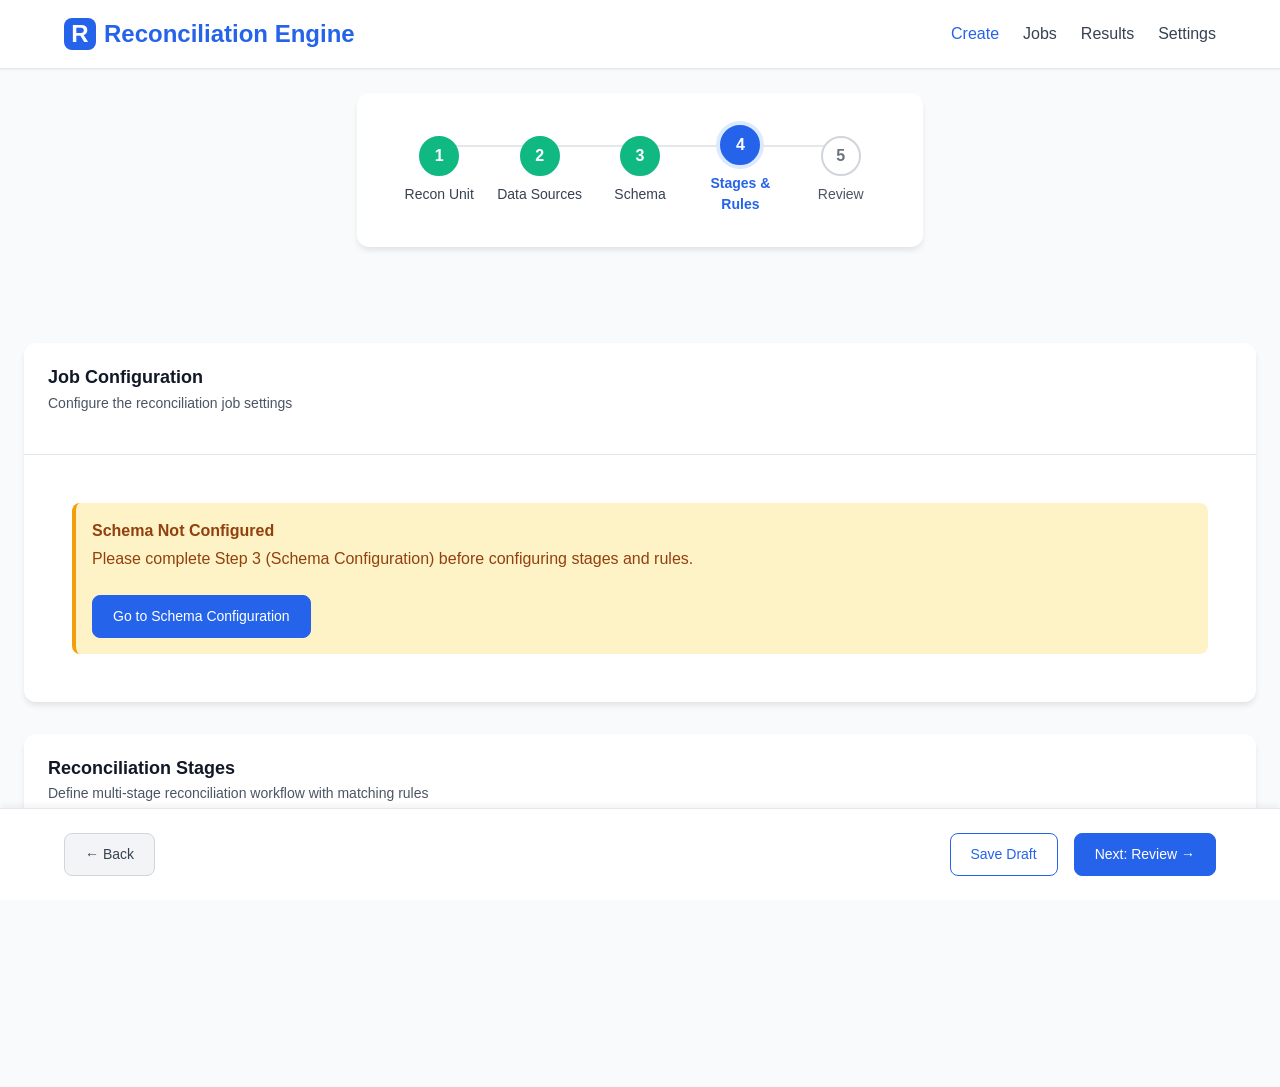
==== mockups/4-stages.html @ 3beb3dce "TR-123: haqq mockups" ====
<!DOCTYPE html>
<html lang="en">
<head>
  <meta charset="UTF-8">
  <meta name="viewport" content="width=device-width, initial-scale=1.0">
  <title>Step 4: Stages & Rules - Reconciliation Engine</title>
  <link rel="stylesheet" href="css/main.css">
  <link rel="stylesheet" href="css/components.css">
  <link rel="stylesheet" href="css/steps.css">
  <link rel="stylesheet" href="css/blocks.css">
</head>
<body class="step-page">
  <!-- Header -->
  <header class="site-header">
    <div class="container">
      <div class="header-content">
        <div class="logo">
          <div class="logo-icon">R</div>
          <span>Reconciliation Engine</span>
        </div>
        <nav>
          <ul class="main-nav">
            <li><a href="index.html" class="active">Create</a></li>
            <li><a href="#">Jobs</a></li>
            <li><a href="#">Results</a></li>
            <li><a href="#">Settings</a></li>
          </ul>
        </nav>
      </div>
    </div>
  </header>

  <!-- Progress Stepper -->
  <div class="container mt-3">
    <div class="progress-stepper">
      <div class="stepper-container">
        <div class="step completed">
          <div class="step-number">1</div>
          <div class="step-label">Recon Unit</div>
        </div>
        <div class="step completed">
          <div class="step-number">2</div>
          <div class="step-label">Data Sources</div>
        </div>
        <div class="step completed">
          <div class="step-number">3</div>
          <div class="step-label">Schema</div>
        </div>
        <div class="step active">
          <div class="step-number">4</div>
          <div class="step-label">Stages & Rules</div>
        </div>
        <div class="step">
          <div class="step-number">5</div>
          <div class="step-label">Review</div>
        </div>
      </div>
    </div>
  </div>

  <!-- Main Content -->
  <main class="main-content">
    <div class="container-wide">
      <!-- Job Configuration Card -->
      <div class="card mb-4">
        <div class="card-header">
          <h2 class="card-title">Job Configuration</h2>
          <p class="card-subtitle">Configure the reconciliation job settings</p>
        </div>
        <div class="card-body">
          <div class="grid grid-2">
            <div class="form-group">
              <label class="form-label form-label-required">Job Name</label>
              <input type="text" class="form-control" id="job-name" placeholder="daily_payment_reconciliation">
              <span class="form-help">Unique identifier for this reconciliation job</span>
            </div>
            <div class="form-group">
              <label class="form-label">Description</label>
              <input type="text" class="form-control" id="job-description" placeholder="Daily reconciliation of payment transactions">
            </div>
          </div>

          <!-- Schedule (Optional) -->
          <div class="form-group mt-3">
            <label class="checkbox">
              <input type="checkbox" id="schedule-enabled">
              <span>Enable Scheduled Execution</span>
            </label>
          </div>

          <div id="schedule-config" style="display: none;" class="mt-3">
            <div class="card" style="background: var(--gray-50); border: 1px solid var(--gray-200);">
              <div class="card-body">
                <div class="grid grid-2">
                  <div class="form-group">
                    <label class="form-label">Cron Expression</label>
                    <input type="text" class="form-control" id="schedule-cron" placeholder="0 2 * * *">
                    <span class="form-help">e.g., 0 2 * * * (daily at 2 AM)</span>
                  </div>
                  <div class="form-group">
                    <label class="form-label">Auto-generate Date Range</label>
                    <select class="form-control" id="schedule-range">
                      <option value="previous_day">Previous Day</option>
                      <option value="previous_hour">Previous Hour</option>
                      <option value="previous_week">Previous Week</option>
                      <option value="previous_month">Previous Month</option>
                    </select>
                  </div>
                </div>
              </div>
            </div>
          </div>
        </div>
      </div>

      <!-- Stages Card -->
      <div class="card">
        <div class="card-header">
          <h2 class="card-title">Reconciliation Stages</h2>
          <p class="card-subtitle">Define multi-stage reconciliation workflow with matching rules</p>
        </div>
        <div class="card-body" style="padding: 0;">
          <!-- Stage Tabs -->
          <div class="stage-tabs" id="stage-tabs">
            <!-- Rendered by StagesManager -->
          </div>

          <!-- Stage Content -->
          <div id="stage-content">
            <!-- Rendered by StagesManager -->
          </div>
        </div>
      </div>
    </div>
  </main>

  <!-- Action Bar -->
  <div class="action-bar">
    <div class="container">
      <div class="action-bar-content">
        <button class="btn btn-secondary" id="backBtn">
          ← Back
        </button>
        <div style="display: flex; gap: var(--spacing-md);">
          <button class="btn btn-outline" id="saveDraftBtn">
            Save Draft
          </button>
          <button class="btn btn-primary" id="nextBtn">
            Next: Review →
          </button>
        </div>
      </div>
    </div>
  </div>

  <!-- Scripts -->
  <script src="js/storage.js"></script>
  <script src="js/block-rule-engine.js"></script>
  <script src="js/block-drag-drop.js"></script>
  <script src="js/stages-manager.js"></script>
  <script src="js/yaml-generator.js"></script>
  <script src="js/app.js"></script>
  <script>
    // Initialize stages manager
    const stagesManager = new StagesManager({
      containerId: 'stage-content',
      tabsId: 'stage-tabs',
      onStateChange: (state) => {
        Storage.update('stages', state.stages);
        Storage.update('job', state.job);
      }
    });

    // Load existing config
    const config = Storage.get();

    // Check if previous steps are complete
    // Support both new format (schemas array) and old format (schemaA/schemaB)
    const hasSchemas = (config.schemas && config.schemas.length >= 2 &&
                        config.schemas[0].fields && config.schemas[0].fields.length > 0) ||
                       (config.schemaA && config.schemaA.fields && config.schemaA.fields.length > 0);

    if (!hasSchemas) {
      document.querySelector('.card-body').innerHTML = `
        <div class="alert alert-warning" style="margin: var(--spacing-lg);">
          <div class="alert-title">Schema Not Configured</div>
          Please complete Step 3 (Schema Configuration) before configuring stages and rules.
          <div class="mt-3">
            <a href="3-schema.html" class="btn btn-primary">Go to Schema Configuration</a>
          </div>
        </div>
      `;
    } else {
      // Initialize with config
      stagesManager.initialize(config);

      // Load job config into form
      const jobConfig = config.job || config.reconciliation || {};
      document.getElementById('job-name').value = jobConfig.name || '';
      document.getElementById('job-description').value = jobConfig.description || '';

      if (jobConfig.schedule) {
        document.getElementById('schedule-enabled').checked = true;
        document.getElementById('schedule-config').style.display = 'block';
        document.getElementById('schedule-cron').value = jobConfig.schedule.cron || '';
        document.getElementById('schedule-range').value = jobConfig.schedule.autoRange || 'previous_day';
      }

      // Auto-generate job name if empty
      if (!jobConfig.name && config.sourceA && config.sourceB) {
        document.getElementById('job-name').value = `${config.sourceA.name}_${config.sourceB.name}_reconciliation`;
      }
    }

    // Schedule toggle
    document.getElementById('schedule-enabled')?.addEventListener('change', function() {
      document.getElementById('schedule-config').style.display = this.checked ? 'block' : 'none';
    });

    // Job config change handlers
    document.getElementById('job-name')?.addEventListener('change', function() {
      stagesManager.jobConfig.name = this.value;
      stagesManager.saveState();
    });

    document.getElementById('job-description')?.addEventListener('change', function() {
      stagesManager.jobConfig.description = this.value;
      stagesManager.saveState();
    });

    document.getElementById('schedule-cron')?.addEventListener('change', function() {
      if (!stagesManager.jobConfig.schedule) {
        stagesManager.jobConfig.schedule = {};
      }
      stagesManager.jobConfig.schedule.cron = this.value;
      stagesManager.saveState();
    });

    document.getElementById('schedule-range')?.addEventListener('change', function() {
      if (!stagesManager.jobConfig.schedule) {
        stagesManager.jobConfig.schedule = {};
      }
      stagesManager.jobConfig.schedule.autoRange = this.value;
      stagesManager.saveState();
    });

    document.getElementById('schedule-enabled')?.addEventListener('change', function() {
      if (!this.checked) {
        stagesManager.jobConfig.schedule = null;
      } else {
        stagesManager.jobConfig.schedule = {
          cron: document.getElementById('schedule-cron').value || '',
          autoRange: document.getElementById('schedule-range').value || 'previous_day'
        };
      }
      stagesManager.saveState();
    });

    // Validation
    App.validateCurrentStep = function() {
      const jobName = document.getElementById('job-name')?.value;

      if (!jobName || jobName.trim() === '') {
        App.showNotification('Please provide a job name', 'error');
        return false;
      }

      // Validate schedule if enabled
      if (document.getElementById('schedule-enabled')?.checked) {
        const cron = document.getElementById('schedule-cron')?.value;
        if (!cron || cron.trim() === '') {
          App.showNotification('Please provide a cron expression for the schedule', 'error');
          return false;
        }
      }

      // Validate stages
      const errors = stagesManager.validate();
      if (errors.length > 0) {
        App.showNotification(errors[0], 'error');
        return false;
      }

      // Save final state
      const finalConfig = stagesManager.getConfiguration();
      Storage.update('stages', finalConfig.stages);
      Storage.update('job', finalConfig.job);

      // Also save in old format for backward compatibility
      Storage.update('reconciliation', {
        name: finalConfig.job.name,
        description: finalConfig.job.description,
        schedule: finalConfig.job.schedule
      });

      App.showNotification('Stages and rules saved successfully!', 'success');
      return true;
    };
  </script>
</body>
</html>
---- mockups/css/main.css ----
/* ============================================================================
   Main Styles - Core layout, typography, and global styles
   Reconciliation Engine Mock UI
   ============================================================================ */

/* CSS Variables */
:root {
  /* Colors */
  --primary: #2563eb;
  --primary-dark: #1e40af;
  --primary-light: #dbeafe;
  --secondary: #64748b;
  --success: #10b981;
  --warning: #f59e0b;
  --error: #ef4444;
  --info: #06b6d4;

  /* Neutral Colors */
  --gray-50: #f9fafb;
  --gray-100: #f3f4f6;
  --gray-200: #e5e7eb;
  --gray-300: #d1d5db;
  --gray-400: #9ca3af;
  --gray-500: #6b7280;
  --gray-600: #4b5563;
  --gray-700: #374151;
  --gray-800: #1f2937;
  --gray-900: #111827;

  /* Spacing */
  --spacing-xs: 0.25rem;
  --spacing-sm: 0.5rem;
  --spacing-md: 1rem;
  --spacing-lg: 1.5rem;
  --spacing-xl: 2rem;
  --spacing-2xl: 3rem;

  /* Border Radius */
  --radius-sm: 0.25rem;
  --radius-md: 0.5rem;
  --radius-lg: 0.75rem;

  /* Shadows */
  --shadow-sm: 0 1px 2px 0 rgba(0, 0, 0, 0.05);
  --shadow-md: 0 4px 6px -1px rgba(0, 0, 0, 0.1);
  --shadow-lg: 0 10px 15px -3px rgba(0, 0, 0, 0.1);

  /* Fonts */
  --font-sans: -apple-system, BlinkMacSystemFont, 'Segoe UI', Roboto, 'Helvetica Neue', Arial, sans-serif;
  --font-mono: 'Courier New', Courier, monospace;
}

/* Reset */
* {
  margin: 0;
  padding: 0;
  box-sizing: border-box;
}

/* Base Styles */
html {
  font-size: 16px;
  scroll-behavior: smooth;
}

body {
  font-family: var(--font-sans);
  font-size: 1rem;
  line-height: 1.5;
  color: var(--gray-900);
  background-color: var(--gray-50);
  min-height: 100vh;
}

/* Typography */
h1, h2, h3, h4, h5, h6 {
  font-weight: 600;
  line-height: 1.2;
  margin-bottom: var(--spacing-md);
}

h1 { font-size: 2rem; }
h2 { font-size: 1.5rem; }
h3 { font-size: 1.25rem; }
h4 { font-size: 1.125rem; }
h5 { font-size: 1rem; }
h6 { font-size: 0.875rem; }

p {
  margin-bottom: var(--spacing-md);
}

a {
  color: var(--primary);
  text-decoration: none;
  transition: color 0.2s;
}

a:hover {
  color: var(--primary-dark);
  text-decoration: underline;
}

/* Layout */
.container {
  max-width: 1200px;
  margin: 0 auto;
  padding: 0 var(--spacing-lg);
}

.container-wide {
  max-width: 1400px;
  margin: 0 auto;
  padding: 0 var(--spacing-lg);
}

.container-narrow {
  max-width: 800px;
  margin: 0 auto;
  padding: 0 var(--spacing-lg);
}

/* Header */
.site-header {
  background: white;
  border-bottom: 1px solid var(--gray-200);
  padding: var(--spacing-md) 0;
  position: sticky;
  top: 0;
  z-index: 100;
  box-shadow: var(--shadow-sm);
}

.header-content {
  display: flex;
  justify-content: space-between;
  align-items: center;
}

.logo {
  font-size: 1.5rem;
  font-weight: 700;
  color: var(--primary);
  display: flex;
  align-items: center;
  gap: var(--spacing-sm);
}

.logo-icon {
  width: 32px;
  height: 32px;
  background: var(--primary);
  color: white;
  border-radius: var(--radius-md);
  display: flex;
  align-items: center;
  justify-content: center;
  font-weight: 700;
}

/* Navigation */
.main-nav {
  display: flex;
  gap: var(--spacing-lg);
  list-style: none;
}

.main-nav a {
  color: var(--gray-700);
  font-weight: 500;
}

.main-nav a:hover {
  color: var(--primary);
  text-decoration: none;
}

.main-nav a.active {
  color: var(--primary);
}

/* Main Content */
.main-content {
  min-height: calc(100vh - 200px);
  padding: var(--spacing-2xl) 0;
}

/* Progress Stepper */
.progress-stepper {
  background: white;
  border-radius: var(--radius-lg);
  padding: var(--spacing-xl);
  margin-bottom: var(--spacing-2xl);
  box-shadow: var(--shadow-md);
}

.stepper-container {
  display: flex;
  justify-content: space-between;
  align-items: center;
  position: relative;
}

.stepper-container::before {
  content: '';
  position: absolute;
  top: 20px;
  left: 40px;
  right: 40px;
  height: 2px;
  background: var(--gray-200);
  z-index: 1;
}

.step {
  display: flex;
  flex-direction: column;
  align-items: center;
  gap: var(--spacing-sm);
  position: relative;
  z-index: 2;
  flex: 1;
  min-width: 100px;
}

.step-number {
  width: 40px;
  height: 40px;
  border-radius: 50%;
  background: white;
  border: 2px solid var(--gray-300);
  display: flex;
  align-items: center;
  justify-content: center;
  font-weight: 600;
  color: var(--gray-500);
  transition: all 0.3s;
}

.step.active .step-number {
  background: var(--primary);
  border-color: var(--primary);
  color: white;
  box-shadow: 0 0 0 4px var(--primary-light);
}

.step.completed .step-number {
  background: var(--success);
  border-color: var(--success);
  color: white;
}

.step-label {
  font-size: 0.875rem;
  color: var(--gray-600);
  text-align: center;
  font-weight: 500;
}

.step.active .step-label {
  color: var(--primary);
  font-weight: 600;
}

.step.completed .step-label {
  color: var(--gray-700);
}

/* Footer */
.site-footer {
  background: white;
  border-top: 1px solid var(--gray-200);
  padding: var(--spacing-xl) 0;
  margin-top: auto;
}

.footer-content {
  text-align: center;
  color: var(--gray-600);
  font-size: 0.875rem;
}

/* Action Bar */
.action-bar {
  background: white;
  border-top: 1px solid var(--gray-200);
  padding: var(--spacing-lg);
  position: sticky;
  bottom: 0;
  box-shadow: 0 -4px 6px -1px rgba(0, 0, 0, 0.05);
}

.action-bar-content {
  display: flex;
  justify-content: space-between;
  align-items: center;
}

/* Grid System */
.grid {
  display: grid;
  gap: var(--spacing-lg);
}

.grid-2 { grid-template-columns: repeat(2, 1fr); }
.grid-3 { grid-template-columns: repeat(3, 1fr); }
.grid-4 { grid-template-columns: repeat(4, 1fr); }

@media (max-width: 768px) {
  .grid-2, .grid-3, .grid-4 {
    grid-template-columns: 1fr;
  }
}

/* Utility Classes */
.text-center { text-align: center; }
.text-right { text-align: right; }
.text-left { text-align: left; }

.text-sm { font-size: 0.875rem; }
.text-xs { font-size: 0.75rem; }
.text-lg { font-size: 1.125rem; }
.text-xl { font-size: 1.25rem; }

.text-primary { color: var(--primary); }
.text-secondary { color: var(--secondary); }
.text-success { color: var(--success); }
.text-warning { color: var(--warning); }
.text-error { color: var(--error); }
.text-gray { color: var(--gray-600); }

.font-bold { font-weight: 700; }
.font-semibold { font-weight: 600; }
.font-medium { font-weight: 500; }

.mt-0 { margin-top: 0; }
.mt-1 { margin-top: var(--spacing-sm); }
.mt-2 { margin-top: var(--spacing-md); }
.mt-3 { margin-top: var(--spacing-lg); }
.mt-4 { margin-top: var(--spacing-xl); }

.mb-0 { margin-bottom: 0; }
.mb-1 { margin-bottom: var(--spacing-sm); }
.mb-2 { margin-bottom: var(--spacing-md); }
.mb-3 { margin-bottom: var(--spacing-lg); }
.mb-4 { margin-bottom: var(--spacing-xl); }

.hidden { display: none !important; }
.visible { display: block !important; }

/* Code */
code {
  font-family: var(--font-mono);
  background: var(--gray-100);
  padding: 0.125rem 0.375rem;
  border-radius: var(--radius-sm);
  font-size: 0.875em;
  color: var(--error);
}

pre {
  font-family: var(--font-mono);
  background: var(--gray-900);
  color: var(--gray-100);
  padding: var(--spacing-md);
  border-radius: var(--radius-md);
  overflow-x: auto;
  margin-bottom: var(--spacing-md);
}

pre code {
  background: none;
  padding: 0;
  color: inherit;
}
---- mockups/css/components.css ----
/* ============================================================================
   Components - Reusable UI components
   Reconciliation Engine Mock UI
   ============================================================================ */

/* Buttons */
.btn {
  display: inline-flex;
  align-items: center;
  justify-content: center;
  gap: var(--spacing-sm);
  padding: 0.625rem 1.25rem;
  font-size: 0.875rem;
  font-weight: 500;
  border-radius: var(--radius-md);
  border: 1px solid transparent;
  cursor: pointer;
  transition: all 0.2s;
  text-decoration: none;
  font-family: var(--font-sans);
  line-height: 1.5;
}

.btn:hover {
  text-decoration: none;
  transform: translateY(-1px);
  box-shadow: var(--shadow-md);
}

.btn:active {
  transform: translateY(0);
}

.btn:disabled {
  opacity: 0.5;
  cursor: not-allowed;
  transform: none;
}

.btn-primary {
  background: var(--primary);
  color: white;
  border-color: var(--primary);
}

.btn-primary:hover {
  background: var(--primary-dark);
  border-color: var(--primary-dark);
}

.btn-secondary {
  background: var(--gray-100);
  color: var(--gray-700);
  border-color: var(--gray-300);
}

.btn-secondary:hover {
  background: var(--gray-200);
  border-color: var(--gray-400);
}

.btn-success {
  background: var(--success);
  color: white;
  border-color: var(--success);
}

.btn-warning {
  background: var(--warning);
  color: white;
  border-color: var(--warning);
}

.btn-error {
  background: var(--error);
  color: white;
  border-color: var(--error);
}

.btn-outline {
  background: white;
  color: var(--primary);
  border-color: var(--primary);
}

.btn-outline:hover {
  background: var(--primary);
  color: white;
}

.btn-sm {
  padding: 0.375rem 0.75rem;
  font-size: 0.75rem;
}

.btn-lg {
  padding: 0.875rem 1.75rem;
  font-size: 1rem;
}

.btn-block {
  display: flex;
  width: 100%;
}

/* Cards */
.card {
  background: white;
  border-radius: var(--radius-lg);
  box-shadow: var(--shadow-md);
  overflow: hidden;
}

.card-header {
  padding: var(--spacing-lg);
  border-bottom: 1px solid var(--gray-200);
}

.card-title {
  font-size: 1.125rem;
  font-weight: 600;
  margin: 0;
}

.card-subtitle {
  font-size: 0.875rem;
  color: var(--gray-600);
  margin-top: var(--spacing-xs);
}

.card-body {
  padding: var(--spacing-lg);
}

.card-footer {
  padding: var(--spacing-lg);
  border-top: 1px solid var(--gray-200);
  background: var(--gray-50);
}

.card-compact .card-header,
.card-compact .card-body,
.card-compact .card-footer {
  padding: var(--spacing-md);
}

/* Forms */
.form-group {
  margin-bottom: var(--spacing-lg);
}

.form-label {
  display: block;
  font-weight: 500;
  margin-bottom: var(--spacing-sm);
  color: var(--gray-700);
  font-size: 0.875rem;
}

.form-label-required::after {
  content: '*';
  color: var(--error);
  margin-left: 0.25rem;
}

.form-help {
  display: block;
  font-size: 0.75rem;
  color: var(--gray-500);
  margin-top: var(--spacing-xs);
}

.form-control {
  width: 100%;
  padding: 0.625rem 0.875rem;
  font-size: 0.875rem;
  border: 1px solid var(--gray-300);
  border-radius: var(--radius-md);
  font-family: var(--font-sans);
  transition: all 0.2s;
}

.form-control:focus {
  outline: none;
  border-color: var(--primary);
  box-shadow: 0 0 0 3px var(--primary-light);
}

.form-control:disabled {
  background: var(--gray-100);
  cursor: not-allowed;
}

.form-control.error {
  border-color: var(--error);
}

.form-control.error:focus {
  box-shadow: 0 0 0 3px rgba(239, 68, 68, 0.1);
}

textarea.form-control {
  resize: vertical;
  min-height: 100px;
  font-family: var(--font-mono);
}

select.form-control {
  appearance: none;
  background-image: url("data:image/svg+xml,%3Csvg xmlns='http://www.w3.org/2000/svg' fill='none' viewBox='0 0 20 20'%3E%3Cpath stroke='%236b7280' stroke-linecap='round' stroke-linejoin='round' stroke-width='1.5' d='M6 8l4 4 4-4'/%3E%3C/svg%3E");
  background-position: right 0.5rem center;
  background-repeat: no-repeat;
  background-size: 1.5em 1.5em;
  padding-right: 2.5rem;
}

.form-error {
  display: block;
  color: var(--error);
  font-size: 0.75rem;
  margin-top: var(--spacing-xs);
}

.form-row {
  display: flex;
  gap: var(--spacing-md);
}

.form-row > * {
  flex: 1;
}

/* Checkbox & Radio */
.checkbox, .radio {
  display: flex;
  align-items: center;
  gap: var(--spacing-sm);
  cursor: pointer;
  margin-bottom: var(--spacing-sm);
}

.checkbox input, .radio input {
  width: 1.125rem;
  height: 1.125rem;
  cursor: pointer;
}

.checkbox label, .radio label {
  cursor: pointer;
  margin: 0;
  font-weight: 400;
}

/* Badges */
.badge {
  display: inline-flex;
  align-items: center;
  padding: 0.25rem 0.625rem;
  font-size: 0.75rem;
  font-weight: 500;
  border-radius: var(--radius-md);
  line-height: 1;
}

.badge-primary {
  background: var(--primary-light);
  color: var(--primary);
}

.badge-success {
  background: #d1fae5;
  color: var(--success);
}

.badge-warning {
  background: #fef3c7;
  color: #d97706;
}

.badge-error {
  background: #fee2e2;
  color: var(--error);
}

.badge-gray {
  background: var(--gray-200);
  color: var(--gray-700);
}

/* Alerts */
.alert {
  padding: var(--spacing-md);
  border-radius: var(--radius-md);
  border-left: 4px solid;
  margin-bottom: var(--spacing-md);
}

.alert-info {
  background: #e0f2fe;
  border-color: var(--info);
  color: #075985;
}

.alert-success {
  background: #d1fae5;
  border-color: var(--success);
  color: #065f46;
}

.alert-warning {
  background: #fef3c7;
  border-color: var(--warning);
  color: #92400e;
}

.alert-error {
  background: #fee2e2;
  border-color: var(--error);
  color: #991b1b;
}

.alert-title {
  font-weight: 600;
  margin-bottom: 0.25rem;
}

/* Tables */
.table-container {
  overflow-x: auto;
  border-radius: var(--radius-md);
  border: 1px solid var(--gray-200);
}

table {
  width: 100%;
  border-collapse: collapse;
  font-size: 0.875rem;
}

thead {
  background: var(--gray-50);
}

th {
  padding: 0.75rem 1rem;
  text-align: left;
  font-weight: 600;
  color: var(--gray-700);
  border-bottom: 1px solid var(--gray-200);
  white-space: nowrap;
}

td {
  padding: 0.75rem 1rem;
  border-bottom: 1px solid var(--gray-100);
}

tbody tr:hover {
  background: var(--gray-50);
}

tbody tr:last-child td {
  border-bottom: none;
}

.table-actions {
  display: flex;
  gap: var(--spacing-sm);
  justify-content: flex-end;
}

/* Tabs */
.tabs {
  display: flex;
  border-bottom: 2px solid var(--gray-200);
  gap: var(--spacing-md);
  margin-bottom: var(--spacing-lg);
}

.tab {
  padding: 0.75rem 1rem;
  border: none;
  background: none;
  cursor: pointer;
  font-weight: 500;
  color: var(--gray-600);
  border-bottom: 2px solid transparent;
  margin-bottom: -2px;
  transition: all 0.2s;
}

.tab:hover {
  color: var(--primary);
}

.tab.active {
  color: var(--primary);
  border-bottom-color: var(--primary);
}

.tab-content {
  display: none;
}

.tab-content.active {
  display: block;
}

/* Modal */
.modal-overlay {
  position: fixed;
  top: 0;
  left: 0;
  right: 0;
  bottom: 0;
  background: rgba(0, 0, 0, 0.5);
  display: flex;
  align-items: center;
  justify-content: center;
  z-index: 1000;
  padding: var(--spacing-md);
}

.modal {
  background: white;
  border-radius: var(--radius-lg);
  max-width: 600px;
  width: 100%;
  max-height: 90vh;
  overflow-y: auto;
  box-shadow: var(--shadow-lg);
}

.modal-header {
  padding: var(--spacing-lg);
  border-bottom: 1px solid var(--gray-200);
  display: flex;
  justify-content: space-between;
  align-items: center;
}

.modal-title {
  font-size: 1.25rem;
  font-weight: 600;
  margin: 0;
}

.modal-close {
  background: none;
  border: none;
  font-size: 1.5rem;
  cursor: pointer;
  color: var(--gray-500);
  padding: 0;
  width: 2rem;
  height: 2rem;
  display: flex;
  align-items: center;
  justify-content: center;
}

.modal-close:hover {
  color: var(--gray-700);
}

.modal-body {
  padding: var(--spacing-lg);
}

.modal-footer {
  padding: var(--spacing-lg);
  border-top: 1px solid var(--gray-200);
  display: flex;
  justify-content: flex-end;
  gap: var(--spacing-md);
}

/* Loading Spinner */
.spinner {
  border: 3px solid var(--gray-200);
  border-top-color: var(--primary);
  border-radius: 50%;
  width: 2rem;
  height: 2rem;
  animation: spin 0.8s linear infinite;
}

.spinner-sm {
  width: 1rem;
  height: 1rem;
  border-width: 2px;
}

@keyframes spin {
  to { transform: rotate(360deg); }
}

/* Empty State */
.empty-state {
  text-align: center;
  padding: var(--spacing-2xl) var(--spacing-md);
  color: var(--gray-600);
}

.empty-state-icon {
  font-size: 3rem;
  color: var(--gray-400);
  margin-bottom: var(--spacing-md);
}

.empty-state-title {
  font-size: 1.125rem;
  font-weight: 600;
  color: var(--gray-700);
  margin-bottom: var(--spacing-sm);
}

.empty-state-text {
  color: var(--gray-600);
  margin-bottom: var(--spacing-lg);
}
---- mockups/css/steps.css ----
/* ============================================================================
   Steps - Step-specific styles for the configuration wizard
   Reconciliation Engine Mock UI
   ============================================================================ */

/* Step Page Layout */
.step-page {
  display: flex;
  flex-direction: column;
  min-height: 100vh;
}

.step-content {
  flex: 1;
  display: flex;
  gap: var(--spacing-xl);
}

.step-main {
  flex: 1;
  min-width: 0;
}

.step-sidebar {
  width: 400px;
  position: sticky;
  top: 100px;
  height: fit-content;
}

@media (max-width: 1024px) {
  .step-content {
    flex-direction: column;
  }

  .step-sidebar {
    width: 100%;
    position: relative;
    top: 0;
  }
}

/* Data Source Selection */
.datasource-types {
  display: grid;
  grid-template-columns: repeat(auto-fit, minmax(250px, 1fr));
  gap: var(--spacing-lg);
  margin-bottom: var(--spacing-xl);
}

.datasource-type-card {
  border: 2px solid var(--gray-200);
  border-radius: var(--radius-lg);
  padding: var(--spacing-lg);
  cursor: pointer;
  transition: all 0.2s;
  background: white;
}

.datasource-type-card:hover {
  border-color: var(--primary);
  box-shadow: var(--shadow-md);
}

.datasource-type-card.selected {
  border-color: var(--primary);
  background: var(--primary-light);
}

.datasource-icon {
  width: 48px;
  height: 48px;
  background: var(--gray-100);
  border-radius: var(--radius-md);
  display: flex;
  align-items: center;
  justify-content: center;
  font-size: 1.5rem;
  margin-bottom: var(--spacing-md);
}

.datasource-type-card.selected .datasource-icon {
  background: var(--primary);
  color: white;
}

.datasource-name {
  font-weight: 600;
  margin-bottom: var(--spacing-xs);
}

.datasource-desc {
  font-size: 0.875rem;
  color: var(--gray-600);
}

/* Schema Table */
.schema-table-container {
  border-radius: var(--radius-lg);
  border: 1px solid var(--gray-200);
  background: white;
  overflow: hidden;
}

.schema-table {
  width: 100%;
  font-size: 0.875rem;
}

.schema-table thead {
  background: var(--gray-100);
}

.schema-table th {
  padding: 0.75rem;
  font-weight: 600;
  text-align: left;
  border-bottom: 1px solid var(--gray-200);
}

.schema-table td {
  padding: 0.75rem;
  border-bottom: 1px solid var(--gray-100);
  vertical-align: top;
}

.schema-table tbody tr:last-child td {
  border-bottom: none;
}

.schema-table tbody tr:hover {
  background: var(--gray-50);
}

.field-name-input {
  font-weight: 500;
  border: 1px solid transparent;
  padding: 0.375rem 0.5rem;
  border-radius: var(--radius-sm);
  width: 100%;
  font-family: var(--font-mono);
  font-size: 0.875rem;
}

.field-name-input:hover {
  border-color: var(--gray-300);
}

.field-name-input:focus {
  border-color: var(--primary);
  outline: none;
  box-shadow: 0 0 0 2px var(--primary-light);
}

.field-type-select {
  padding: 0.375rem 0.5rem;
  border: 1px solid var(--gray-300);
  border-radius: var(--radius-sm);
  font-size: 0.875rem;
  width: 100%;
}

.sample-data {
  font-family: var(--font-mono);
  font-size: 0.75rem;
  color: var(--gray-600);
  background: var(--gray-50);
  padding: 0.375rem 0.5rem;
  border-radius: var(--radius-sm);
  white-space: nowrap;
  overflow: hidden;
  text-overflow: ellipsis;
  max-width: 200px;
}

.transform-input {
  font-family: var(--font-mono);
  font-size: 0.75rem;
  min-height: 60px;
  resize: vertical;
}

.field-actions {
  display: flex;
  gap: var(--spacing-xs);
}

.icon-btn {
  background: none;
  border: 1px solid var(--gray-300);
  padding: 0.375rem;
  border-radius: var(--radius-sm);
  cursor: pointer;
  color: var(--gray-600);
  transition: all 0.2s;
  display: flex;
  align-items: center;
  justify-content: center;
  width: 2rem;
  height: 2rem;
}

.icon-btn:hover {
  background: var(--gray-100);
  border-color: var(--gray-400);
  color: var(--gray-700);
}

.icon-btn.danger:hover {
  background: var(--error);
  border-color: var(--error);
  color: white;
}

/* Rule Builder */
.rules-list {
  display: flex;
  flex-direction: column;
  gap: var(--spacing-md);
}

.rule-card {
  border: 1px solid var(--gray-200);
  border-radius: var(--radius-md);
  background: white;
}

.rule-header {
  padding: var(--spacing-md);
  display: flex;
  justify-content: space-between;
  align-items: center;
  cursor: move;
  border-bottom: 1px solid var(--gray-200);
  background: var(--gray-50);
}

.rule-handle {
  color: var(--gray-400);
  cursor: move;
}

.rule-title {
  flex: 1;
  font-weight: 600;
  font-size: 0.9375rem;
  margin-left: var(--spacing-md);
}

.rule-severity {
  padding: 0.25rem 0.625rem;
  border-radius: var(--radius-sm);
  font-size: 0.75rem;
  font-weight: 500;
}

.rule-severity.error {
  background: #fee2e2;
  color: var(--error);
}

.rule-severity.warning {
  background: #fef3c7;
  color: #d97706;
}

.rule-body {
  padding: var(--spacing-md);
}

.rule-field-row {
  display: grid;
  grid-template-columns: 1fr auto 1fr;
  gap: var(--spacing-md);
  align-items: center;
  margin-bottom: var(--spacing-md);
}

.rule-operator {
  padding: 0.5rem 1rem;
  background: var(--primary-light);
  color: var(--primary);
  border-radius: var(--radius-md);
  font-weight: 600;
  text-align: center;
  font-size: 0.875rem;
}

.code-editor {
  font-family: var(--font-mono);
  font-size: 0.875rem;
  border: 1px solid var(--gray-300);
  border-radius: var(--radius-md);
  padding: var(--spacing-md);
  background: var(--gray-900);
  color: #e5e7eb;
  min-height: 120px;
  resize: vertical;
  line-height: 1.6;
}

.code-editor:focus {
  outline: none;
  border-color: var(--primary);
  box-shadow: 0 0 0 3px var(--primary-light);
}

/* YAML Preview */
.yaml-preview {
  background: var(--gray-900);
  color: #e5e7eb;
  padding: var(--spacing-lg);
  border-radius: var(--radius-md);
  font-family: var(--font-mono);
  font-size: 0.875rem;
  line-height: 1.6;
  overflow-x: auto;
  max-height: 600px;
  overflow-y: auto;
  position: relative;
}

.yaml-preview-header {
  display: flex;
  justify-content: space-between;
  align-items: center;
  margin-bottom: var(--spacing-md);
  padding-bottom: var(--spacing-md);
  border-bottom: 1px solid var(--gray-700);
}

.yaml-preview-title {
  color: white;
  font-family: var(--font-sans);
  font-weight: 600;
  font-size: 0.875rem;
}

.yaml-preview-actions {
  display: flex;
  gap: var(--spacing-sm);
}

.yaml-line {
  margin-bottom: 0.125rem;
}

.yaml-key {
  color: #60a5fa;
}

.yaml-string {
  color: #34d399;
}

.yaml-number {
  color: #f59e0b;
}

.yaml-comment {
  color: #6b7280;
  font-style: italic;
}

.yaml-boolean {
  color: #a78bfa;
}

/* Stage Builder */
.stages-container {
  display: flex;
  flex-direction: column;
  gap: var(--spacing-lg);
}

.stage-card {
  border: 2px solid var(--gray-200);
  border-radius: var(--radius-lg);
  background: white;
  overflow: hidden;
}

.stage-header {
  background: linear-gradient(135deg, var(--primary) 0%, var(--primary-dark) 100%);
  color: white;
  padding: var(--spacing-lg);
  display: flex;
  justify-content: space-between;
  align-items: center;
}

.stage-number {
  background: rgba(255, 255, 255, 0.2);
  width: 2rem;
  height: 2rem;
  border-radius: 50%;
  display: flex;
  align-items: center;
  justify-content: center;
  font-weight: 700;
}

.stage-name {
  flex: 1;
  margin-left: var(--spacing-md);
  font-weight: 600;
  font-size: 1.125rem;
}

.stage-body {
  padding: var(--spacing-lg);
}

.output-config {
  background: var(--gray-50);
  border: 1px solid var(--gray-200);
  border-radius: var(--radius-md);
  padding: var(--spacing-md);
  margin-bottom: var(--spacing-md);
}

.output-config-header {
  font-weight: 600;
  margin-bottom: var(--spacing-md);
  color: var(--gray-700);
}

.query-list {
  display: flex;
  flex-direction: column;
  gap: var(--spacing-sm);
}

.query-item {
  display: flex;
  justify-content: space-between;
  align-items: center;
  padding: var(--spacing-sm) var(--spacing-md);
  background: white;
  border: 1px solid var(--gray-200);
  border-radius: var(--radius-sm);
}

.query-name {
  font-family: var(--font-mono);
  font-size: 0.875rem;
  font-weight: 500;
}

/* Review Page */
.review-section {
  margin-bottom: var(--spacing-2xl);
}

.review-section-title {
  font-size: 1.25rem;
  font-weight: 600;
  margin-bottom: var(--spacing-lg);
  padding-bottom: var(--spacing-md);
  border-bottom: 2px solid var(--gray-200);
}

.review-item {
  display: flex;
  justify-content: space-between;
  padding: var(--spacing-md) 0;
  border-bottom: 1px solid var(--gray-100);
}

.review-item:last-child {
  border-bottom: none;
}

.review-label {
  font-weight: 500;
  color: var(--gray-700);
  min-width: 200px;
}

.review-value {
  flex: 1;
  text-align: right;
  color: var(--gray-900);
}

.review-value code {
  background: var(--primary-light);
  color: var(--primary);
  padding: 0.25rem 0.5rem;
  border-radius: var(--radius-sm);
  font-size: 0.875rem;
}

.download-section {
  background: linear-gradient(135deg, var(--primary) 0%, var(--primary-dark) 100%);
  color: white;
  padding: var(--spacing-2xl);
  border-radius: var(--radius-lg);
  text-align: center;
}

.download-section-title {
  font-size: 1.5rem;
  margin-bottom: var(--spacing-md);
}

.download-section-text {
  margin-bottom: var(--spacing-xl);
  opacity: 0.9;
}
---- mockups/css/blocks.css ----
/* ============================================================================
   Block Programming UI Styles
   Visual block-based rule builder (Scratch/Blockly-inspired)
   ============================================================================ */

/* ============================================================================
   Block Color Palette (CSS Variables)
   ============================================================================ */
:root {
  /* Comparison Blocks - Blue family */
  --block-comparison-bg: #3b82f6;
  --block-comparison-border: #2563eb;
  --block-comparison-shadow: rgba(59, 130, 246, 0.3);
  --block-comparison-light: #dbeafe;

  /* Boolean Blocks - Green family */
  --block-boolean-bg: #10b981;
  --block-boolean-border: #059669;
  --block-boolean-shadow: rgba(16, 185, 129, 0.3);
  --block-boolean-light: #d1fae5;

  /* Function Blocks - Purple family */
  --block-function-bg: #8b5cf6;
  --block-function-border: #7c3aed;
  --block-function-shadow: rgba(139, 92, 246, 0.3);
  --block-function-light: #ede9fe;

  /* Field Reference Blocks - Orange family */
  --block-field-bg: #f97316;
  --block-field-border: #ea580c;
  --block-field-shadow: rgba(249, 115, 22, 0.3);
  --block-field-light: #ffedd5;

  /* Literal Value Blocks - Gray family */
  --block-literal-bg: #6b7280;
  --block-literal-border: #4b5563;
  --block-literal-shadow: rgba(107, 114, 128, 0.3);
  --block-literal-light: #f3f4f6;

  /* Arithmetic Blocks - Cyan family */
  --block-arithmetic-bg: #06b6d4;
  --block-arithmetic-border: #0891b2;
  --block-arithmetic-shadow: rgba(6, 182, 212, 0.3);
  --block-arithmetic-light: #cffafe;

  /* Block dimensions */
  --block-min-height: 40px;
  --block-padding-y: 8px;
  --block-padding-x: 12px;
  --block-border-radius: 8px;
  --block-border-width: 2px;
  --slot-min-width: 100px;
  --slot-min-height: 36px;
  --slot-padding: 4px 8px;
}

/* ============================================================================
   Block Editor Container Layout
   ============================================================================ */

.block-editor-container {
  display: flex;
  height: 500px;
  border: 1px solid var(--gray-200);
  border-radius: var(--radius-lg);
  overflow: hidden;
  background: white;
}

/* ============================================================================
   Block Toolbox (Left Palette)
   ============================================================================ */

.block-toolbox {
  width: 260px;
  background: var(--gray-50);
  border-right: 1px solid var(--gray-200);
  overflow-y: auto;
  flex-shrink: 0;
}

.block-toolbox-section {
  padding: var(--spacing-md);
  border-bottom: 1px solid var(--gray-200);
}

.block-toolbox-section:last-child {
  border-bottom: none;
}

.block-toolbox-title {
  font-size: 0.7rem;
  font-weight: 700;
  text-transform: uppercase;
  letter-spacing: 0.05em;
  color: var(--gray-500);
  margin-bottom: var(--spacing-sm);
}

.block-toolbox-items {
  display: flex;
  flex-direction: column;
  gap: var(--spacing-xs);
}

.block-toolbox-item {
  cursor: grab;
  transition: transform 0.1s ease;
}

.block-toolbox-item:hover {
  transform: translateX(2px);
}

.block-toolbox-item:active {
  cursor: grabbing;
}

/* Toolbox block preview (smaller) */
.block-toolbox-item .block {
  font-size: 0.75rem;
  padding: 6px 10px;
  min-height: 32px;
}

.block-toolbox-item .block-slot {
  min-width: 50px;
  min-height: 24px;
  font-size: 0.65rem;
}

/* ============================================================================
   Block Canvas (Workspace)
   ============================================================================ */

.block-canvas-container {
  flex: 1;
  display: flex;
  flex-direction: column;
  overflow: hidden;
  min-width: 0;
}

.block-canvas-toolbar {
  display: flex;
  align-items: center;
  justify-content: space-between;
  padding: var(--spacing-sm) var(--spacing-md);
  background: white;
  border-bottom: 1px solid var(--gray-200);
  gap: var(--spacing-md);
}

.block-canvas-toolbar-left {
  display: flex;
  align-items: center;
  gap: var(--spacing-sm);
}

.block-canvas-toolbar-right {
  flex: 1;
  min-width: 0;
}

.expression-preview {
  background: var(--gray-100);
  border-radius: var(--radius-sm);
  padding: var(--spacing-xs) var(--spacing-sm);
  font-family: var(--font-mono);
  font-size: 0.75rem;
  color: var(--gray-700);
  white-space: nowrap;
  overflow: hidden;
  text-overflow: ellipsis;
  max-width: 100%;
}

.block-canvas {
  flex: 1;
  background:
    linear-gradient(90deg, var(--gray-100) 1px, transparent 1px),
    linear-gradient(var(--gray-100) 1px, transparent 1px),
    white;
  background-size: 20px 20px;
  overflow: auto;
  position: relative;
}

.block-canvas-inner {
  padding: var(--spacing-xl);
  min-height: 100%;
  min-width: 100%;
  position: relative;
}

/* Root expression wrapper */
.block-root-expression {
  display: inline-block;
}

/* Empty canvas state */
.block-canvas-empty {
  display: flex;
  flex-direction: column;
  align-items: center;
  justify-content: center;
  height: 100%;
  color: var(--gray-400);
  text-align: center;
  padding: var(--spacing-xl);
}

.block-canvas-empty-icon {
  font-size: 3rem;
  margin-bottom: var(--spacing-md);
  opacity: 0.5;
}

.block-canvas-empty-text {
  font-size: 0.875rem;
}

/* ============================================================================
   Base Block Styles
   ============================================================================ */

.block {
  display: inline-flex;
  align-items: center;
  min-height: var(--block-min-height);
  padding: var(--block-padding-y) var(--block-padding-x);
  border-radius: var(--block-border-radius);
  border: var(--block-border-width) solid;
  cursor: grab;
  user-select: none;
  font-size: 0.875rem;
  font-weight: 500;
  color: white;
  position: relative;
  transition: transform 0.1s ease, box-shadow 0.15s ease;
  gap: 6px;
}

.block:hover {
  transform: translateY(-1px);
}

.block.dragging {
  cursor: grabbing;
  opacity: 0.95;
  z-index: 1000;
  box-shadow: 0 10px 25px rgba(0, 0, 0, 0.25);
  transform: scale(1.02);
}

.block.invalid {
  animation: shake 0.3s ease-in-out;
}

.block.drop-preview {
  opacity: 0.5;
  pointer-events: none;
}

@keyframes shake {
  0%, 100% { transform: translateX(0); }
  20% { transform: translateX(-4px); }
  40% { transform: translateX(4px); }
  60% { transform: translateX(-4px); }
  80% { transform: translateX(4px); }
}

/* ============================================================================
   Block Type Variants
   ============================================================================ */

.block--comparison {
  background: var(--block-comparison-bg);
  border-color: var(--block-comparison-border);
  box-shadow: 0 2px 4px var(--block-comparison-shadow);
}

.block--boolean {
  background: var(--block-boolean-bg);
  border-color: var(--block-boolean-border);
  box-shadow: 0 2px 4px var(--block-boolean-shadow);
}

.block--function {
  background: var(--block-function-bg);
  border-color: var(--block-function-border);
  box-shadow: 0 2px 4px var(--block-function-shadow);
}

.block--field {
  background: var(--block-field-bg);
  border-color: var(--block-field-border);
  box-shadow: 0 2px 4px var(--block-field-shadow);
}

.block--literal {
  background: var(--block-literal-bg);
  border-color: var(--block-literal-border);
  box-shadow: 0 2px 4px var(--block-literal-shadow);
}

.block--arithmetic {
  background: var(--block-arithmetic-bg);
  border-color: var(--block-arithmetic-border);
  box-shadow: 0 2px 4px var(--block-arithmetic-shadow);
}

/* ============================================================================
   Block Slots (Drop Zones)
   ============================================================================ */

.block-slot {
  display: inline-flex;
  align-items: center;
  justify-content: center;
  min-width: var(--slot-min-width);
  min-height: var(--slot-min-height);
  padding: var(--slot-padding);
  background: rgba(255, 255, 255, 0.15);
  border: 2px dashed rgba(255, 255, 255, 0.4);
  border-radius: 6px;
  font-size: 0.75rem;
  color: rgba(255, 255, 255, 0.6);
  transition: all 0.15s ease;
  vertical-align: middle;
}

.block-slot:empty::before {
  content: attr(data-placeholder);
  font-style: italic;
}

.block-slot.drag-over {
  background: rgba(255, 255, 255, 0.35);
  border-color: white;
  border-style: solid;
  transform: scale(1.02);
  box-shadow: 0 0 0 3px rgba(255, 255, 255, 0.3);
}

.block-slot.invalid-drop {
  background: rgba(239, 68, 68, 0.3);
  border-color: #ef4444;
  border-style: solid;
}

/* Nested block in slot */
.block-slot > .block {
  margin: 0;
}

/* ============================================================================
   Boolean Block Layout (Vertical Stacking for AND/OR)
   ============================================================================ */

.block--boolean.block--vertical {
  flex-direction: column;
  align-items: stretch;
  padding: 12px;
  min-width: 200px;
}

.block--boolean .block-operator-label {
  font-weight: 700;
  text-transform: uppercase;
  letter-spacing: 0.05em;
  font-size: 0.8rem;
}

.block--boolean.block--vertical .block-operator-label {
  text-align: center;
  margin-bottom: var(--spacing-sm);
  padding-bottom: var(--spacing-xs);
  border-bottom: 1px solid rgba(255, 255, 255, 0.2);
}

.block--boolean .block-children {
  display: flex;
  flex-direction: column;
  gap: var(--spacing-sm);
}

.block--boolean .block-children .block-slot {
  width: 100%;
  min-width: 180px;
}

/* NOT block - horizontal layout */
.block--boolean.block--not {
  flex-direction: row;
}

.block--boolean.block--not .block-operator-label {
  margin-right: var(--spacing-sm);
}

/* Add operand button */
.block--boolean .btn-add-operand {
  margin-top: var(--spacing-sm);
  padding: 4px 8px;
  background: rgba(255, 255, 255, 0.2);
  border: 1px dashed rgba(255, 255, 255, 0.4);
  border-radius: 4px;
  color: white;
  font-size: 0.75rem;
  cursor: pointer;
  transition: all 0.15s ease;
  width: 100%;
}

.block--boolean .btn-add-operand:hover {
  background: rgba(255, 255, 255, 0.3);
  border-style: solid;
}

/* ============================================================================
   Function Block Layout
   ============================================================================ */

.block--function .block-function-name {
  font-weight: 700;
  margin-right: 2px;
}

.block--function .block-args {
  display: inline-flex;
  align-items: center;
  gap: 4px;
}

.block--function .block-args::before {
  content: '(';
  font-weight: 600;
}

.block--function .block-args::after {
  content: ')';
  font-weight: 600;
}

.block--function .arg-separator {
  margin: 0 2px;
  opacity: 0.7;
}

.block--function .btn-add-arg {
  margin-left: 4px;
  padding: 2px 6px;
  background: rgba(255, 255, 255, 0.2);
  border: 1px solid rgba(255, 255, 255, 0.4);
  border-radius: 4px;
  color: white;
  font-size: 0.7rem;
  cursor: pointer;
  transition: all 0.15s ease;
}

.block--function .btn-add-arg:hover {
  background: rgba(255, 255, 255, 0.3);
}

/* ============================================================================
   Field Reference Block
   ============================================================================ */

.block--field .block-source-label {
  font-weight: 600;
  opacity: 0.9;
}

.block--field .block-dot {
  margin: 0 2px;
  opacity: 0.7;
}

.block--field .block-field-name {
  font-weight: 500;
}

/* ============================================================================
   Literal Block
   ============================================================================ */

.block--literal .block-literal-type {
  font-size: 0.65rem;
  text-transform: uppercase;
  opacity: 0.8;
  margin-right: 6px;
  padding: 2px 4px;
  background: rgba(0, 0, 0, 0.15);
  border-radius: 3px;
}

.block--literal .block-literal-value {
  font-weight: 500;
}

.block--literal .block-literal-value.block-literal-string::before,
.block--literal .block-literal-value.block-literal-string::after {
  content: '"';
  opacity: 0.7;
}

/* ============================================================================
   Inline Form Controls in Blocks
   ============================================================================ */

.block select,
.block input {
  background: rgba(255, 255, 255, 0.9);
  border: 1px solid rgba(255, 255, 255, 0.5);
  border-radius: 4px;
  padding: 4px 8px;
  font-size: 0.8rem;
  color: var(--gray-800);
  cursor: pointer;
  min-width: 60px;
}

.block select:focus,
.block input:focus {
  outline: none;
  border-color: white;
  box-shadow: 0 0 0 2px rgba(255, 255, 255, 0.3);
}

.block select {
  appearance: none;
  background-image: url("data:image/svg+xml,%3Csvg xmlns='http://www.w3.org/2000/svg' width='12' height='12' viewBox='0 0 24 24' fill='none' stroke='%23374151' stroke-width='2'%3E%3Cpath d='M6 9l6 6 6-6'/%3E%3C/svg%3E");
  background-repeat: no-repeat;
  background-position: right 6px center;
  padding-right: 24px;
}

.block input[type="text"],
.block input[type="number"] {
  width: 80px;
}

.block input::placeholder {
  color: var(--gray-400);
}

/* Operator select styling */
.block .block-operator-select {
  font-weight: 600;
  text-align: center;
  min-width: 50px;
}

/* ============================================================================
   Trash Zone
   ============================================================================ */

.block-trash {
  position: absolute;
  bottom: var(--spacing-lg);
  right: var(--spacing-lg);
  width: 70px;
  height: 70px;
  border-radius: 50%;
  background: var(--gray-100);
  border: 2px dashed var(--gray-300);
  display: flex;
  align-items: center;
  justify-content: center;
  font-size: 1.75rem;
  transition: all 0.2s ease;
  opacity: 0;
  pointer-events: none;
}

.block-trash.visible {
  opacity: 0.6;
  pointer-events: auto;
}

.block-trash.drag-over {
  opacity: 1;
  background: #fee2e2;
  border-color: var(--error);
  border-style: solid;
  transform: scale(1.1);
}

.block-trash.drag-over::after {
  content: '';
  position: absolute;
  inset: -8px;
  border-radius: 50%;
  background: rgba(239, 68, 68, 0.15);
  animation: pulse 0.6s ease-in-out infinite;
}

@keyframes pulse {
  0%, 100% { transform: scale(1); opacity: 0.5; }
  50% { transform: scale(1.15); opacity: 0; }
}

/* ============================================================================
   Context Menu
   ============================================================================ */

.block-context-menu {
  position: fixed;
  background: white;
  border-radius: var(--radius-md);
  box-shadow: var(--shadow-lg);
  border: 1px solid var(--gray-200);
  min-width: 150px;
  z-index: 2000;
  overflow: hidden;
  animation: contextMenuIn 0.1s ease;
}

@keyframes contextMenuIn {
  from {
    opacity: 0;
    transform: scale(0.95);
  }
  to {
    opacity: 1;
    transform: scale(1);
  }
}

.block-context-menu-item {
  display: flex;
  align-items: center;
  gap: var(--spacing-sm);
  padding: var(--spacing-sm) var(--spacing-md);
  font-size: 0.875rem;
  cursor: pointer;
  transition: background 0.1s ease;
  color: var(--gray-700);
}

.block-context-menu-item:hover {
  background: var(--gray-100);
}

.block-context-menu-item.danger {
  color: var(--error);
}

.block-context-menu-item.danger:hover {
  background: #fee2e2;
}

.block-context-menu-item-icon {
  width: 16px;
  text-align: center;
  opacity: 0.7;
}

.block-context-menu-separator {
  height: 1px;
  background: var(--gray-200);
  margin: var(--spacing-xs) 0;
}

/* ============================================================================
   Stage Configuration Styles
   ============================================================================ */

.stage-tabs {
  display: flex;
  gap: var(--spacing-xs);
  padding: var(--spacing-sm) var(--spacing-md);
  background: var(--gray-50);
  border-bottom: 1px solid var(--gray-200);
  overflow-x: auto;
}

.stage-tab {
  display: flex;
  align-items: center;
  gap: var(--spacing-sm);
  padding: var(--spacing-sm) var(--spacing-md);
  background: white;
  border: 1px solid var(--gray-200);
  border-radius: var(--radius-md);
  font-size: 0.875rem;
  font-weight: 500;
  color: var(--gray-600);
  cursor: pointer;
  transition: all 0.15s ease;
  white-space: nowrap;
}

.stage-tab:hover {
  border-color: var(--gray-300);
  color: var(--gray-800);
}

.stage-tab.active {
  background: var(--primary);
  border-color: var(--primary);
  color: white;
}

.stage-tab-number {
  display: inline-flex;
  align-items: center;
  justify-content: center;
  width: 20px;
  height: 20px;
  border-radius: 50%;
  background: rgba(0, 0, 0, 0.1);
  font-size: 0.75rem;
  font-weight: 600;
}

.stage-tab.active .stage-tab-number {
  background: rgba(255, 255, 255, 0.2);
}

.stage-tab-close {
  margin-left: var(--spacing-xs);
  padding: 2px;
  border-radius: 3px;
  opacity: 0.5;
  transition: all 0.1s ease;
}

.stage-tab-close:hover {
  opacity: 1;
  background: rgba(0, 0, 0, 0.1);
}

.stage-tab.active .stage-tab-close:hover {
  background: rgba(255, 255, 255, 0.2);
}

/* Stage Panel */
.stage-panel {
  padding: var(--spacing-lg);
}

.stage-config-section {
  margin-bottom: var(--spacing-xl);
}

.stage-config-section:last-child {
  margin-bottom: 0;
}

.stage-config-section > h4 {
  font-size: 1rem;
  font-weight: 600;
  margin-bottom: var(--spacing-md);
  color: var(--gray-800);
  display: flex;
  align-items: center;
  gap: var(--spacing-sm);
}

.stage-config-section > h4::before {
  content: '';
  display: inline-block;
  width: 4px;
  height: 16px;
  background: var(--primary);
  border-radius: 2px;
}

/* JOIN Conditions */
.join-condition-row {
  display: flex;
  align-items: center;
  gap: var(--spacing-md);
  padding: var(--spacing-sm);
  background: var(--gray-50);
  border-radius: var(--radius-md);
  margin-bottom: var(--spacing-sm);
}

.join-condition-row .form-control {
  flex: 1;
}

.join-condition-equals {
  font-size: 1.25rem;
  font-weight: 700;
  color: var(--primary);
}

.join-condition-remove {
  padding: var(--spacing-xs);
  background: none;
  border: none;
  color: var(--gray-400);
  cursor: pointer;
  border-radius: var(--radius-sm);
  transition: all 0.1s ease;
}

.join-condition-remove:hover {
  background: #fee2e2;
  color: var(--error);
}

/* Result Queries */
.result-query-card {
  border: 1px solid var(--gray-200);
  border-radius: var(--radius-md);
  margin-bottom: var(--spacing-md);
  overflow: hidden;
}

.result-query-header {
  display: flex;
  align-items: center;
  justify-content: space-between;
  padding: var(--spacing-sm) var(--spacing-md);
  background: var(--gray-50);
  border-bottom: 1px solid var(--gray-200);
}

.result-query-body {
  padding: var(--spacing-md);
}

/* ============================================================================
   Responsive Adjustments
   ============================================================================ */

@media (max-width: 768px) {
  .block-editor-container {
    flex-direction: column;
    height: auto;
  }

  .block-toolbox {
    width: 100%;
    max-height: 200px;
    border-right: none;
    border-bottom: 1px solid var(--gray-200);
  }

  .block-toolbox-section {
    display: inline-block;
    vertical-align: top;
    width: auto;
    border-bottom: none;
    border-right: 1px solid var(--gray-200);
  }

  .block-toolbox-items {
    flex-direction: row;
    flex-wrap: wrap;
  }

  .block-canvas {
    min-height: 300px;
  }

  .block-canvas-toolbar {
    flex-direction: column;
    align-items: stretch;
    gap: var(--spacing-sm);
  }

  .block-canvas-toolbar-left {
    justify-content: center;
  }
}

/* ============================================================================
   Rule Cards (Multiple Rules Per Stage)
   ============================================================================ */

.section-header {
  display: flex;
  justify-content: space-between;
  align-items: center;
  margin-bottom: var(--spacing-md);
}

.section-header h4 {
  margin-bottom: 0;
}

.rules-empty-state {
  padding: var(--spacing-xl);
  text-align: center;
  background: var(--gray-50);
  border-radius: var(--radius-md);
  border: 2px dashed var(--gray-200);
}

.rules-empty-state .text-gray {
  margin-bottom: var(--spacing-xs);
}

.rules-empty-state .text-gray-light {
  font-size: 0.875rem;
  color: var(--gray-400);
}

.rule-card {
  border: 1px solid var(--gray-200);
  border-radius: var(--radius-lg);
  margin-bottom: var(--spacing-md);
  overflow: hidden;
  background: white;
  box-shadow: var(--shadow-sm);
}

.rule-card:last-child {
  margin-bottom: 0;
}

.rule-card-header {
  display: flex;
  align-items: center;
  justify-content: space-between;
  padding: var(--spacing-sm) var(--spacing-md);
  background: var(--gray-50);
  border-bottom: 1px solid var(--gray-200);
  gap: var(--spacing-md);
}

.rule-card-header-left {
  display: flex;
  align-items: center;
  gap: var(--spacing-sm);
  flex: 1;
}

.rule-card-header-right {
  display: flex;
  align-items: center;
  gap: var(--spacing-sm);
}

.rule-number {
  display: inline-flex;
  align-items: center;
  justify-content: center;
  width: 24px;
  height: 24px;
  border-radius: 50%;
  background: var(--primary);
  color: white;
  font-size: 0.75rem;
  font-weight: 600;
  flex-shrink: 0;
}

.rule-name-input {
  max-width: 200px;
  font-weight: 600;
}

.rule-severity-select {
  max-width: 100px;
  font-size: 0.8rem;
}

.rule-toggle-btn {
  padding: 4px 8px;
  font-size: 0.7rem;
}

.rule-card-body {
  padding: var(--spacing-md);
  transition: all 0.2s ease;
}

.rule-card-body.collapsed {
  display: none;
}

.rule-block-editor {
  margin-top: var(--spacing-sm);
}

/* Compact Block Editor (for multiple rules) */
.block-editor-compact {
  height: 350px;
}

.block-editor-compact .block-toolbox {
  width: 200px;
}

.block-editor-compact .block-toolbox-section {
  padding: var(--spacing-sm);
}

.block-editor-compact .block-toolbox-title {
  font-size: 0.65rem;
  margin-bottom: var(--spacing-xs);
}

.block-editor-compact .block-toolbox-item .block {
  font-size: 0.7rem;
  padding: 4px 8px;
  min-height: 28px;
}

.block-editor-compact .block-toolbox-item .block-slot {
  min-width: 40px;
  min-height: 20px;
  font-size: 0.6rem;
}

.block-editor-compact .block-canvas-toolbar {
  padding: var(--spacing-xs) var(--spacing-sm);
}

.block-editor-compact .block-canvas-toolbar .btn-sm {
  padding: 2px 6px;
  font-size: 0.7rem;
}

.block-editor-compact .expression-preview {
  font-size: 0.7rem;
}

.block-editor-compact .block-trash {
  width: 50px;
  height: 50px;
  font-size: 1.25rem;
  bottom: var(--spacing-md);
  right: var(--spacing-md);
}

/* ============================================================================
   Rule-based Result Query Styles
   ============================================================================ */

.rule-filters-container {
  display: grid;
  grid-template-columns: 1fr 1fr;
  gap: var(--spacing-lg);
  margin-top: var(--spacing-sm);
}

.rule-filter-column {
  background: var(--gray-50);
  padding: var(--spacing-md);
  border-radius: var(--radius-md);
}

.rule-filter-column .form-label {
  margin-bottom: var(--spacing-sm);
  font-weight: 600;
  font-size: 0.8rem;
  color: var(--gray-600);
}

.rule-checkboxes {
  display: flex;
  flex-direction: column;
  gap: var(--spacing-xs);
}

.rule-checkboxes .checkbox {
  padding: var(--spacing-xs) var(--spacing-sm);
  background: white;
  border-radius: var(--radius-sm);
  margin: 0;
  font-size: 0.875rem;
}

.rule-checkboxes .checkbox:hover {
  background: var(--gray-100);
}

.query-preview {
  padding: var(--spacing-sm);
  background: var(--gray-100);
  border-radius: var(--radius-sm);
  font-family: var(--font-mono);
  font-size: 0.75rem;
}

/* Severity badges */
.rule-severity-select option[value="error"] {
  color: var(--error);
}

.rule-severity-select option[value="warning"] {
  color: var(--warning);
}

/* Delete button styling */
.btn.danger {
  color: var(--gray-500);
}

.btn.danger:hover {
  background: #fee2e2;
  border-color: var(--error);
  color: var(--error);
}
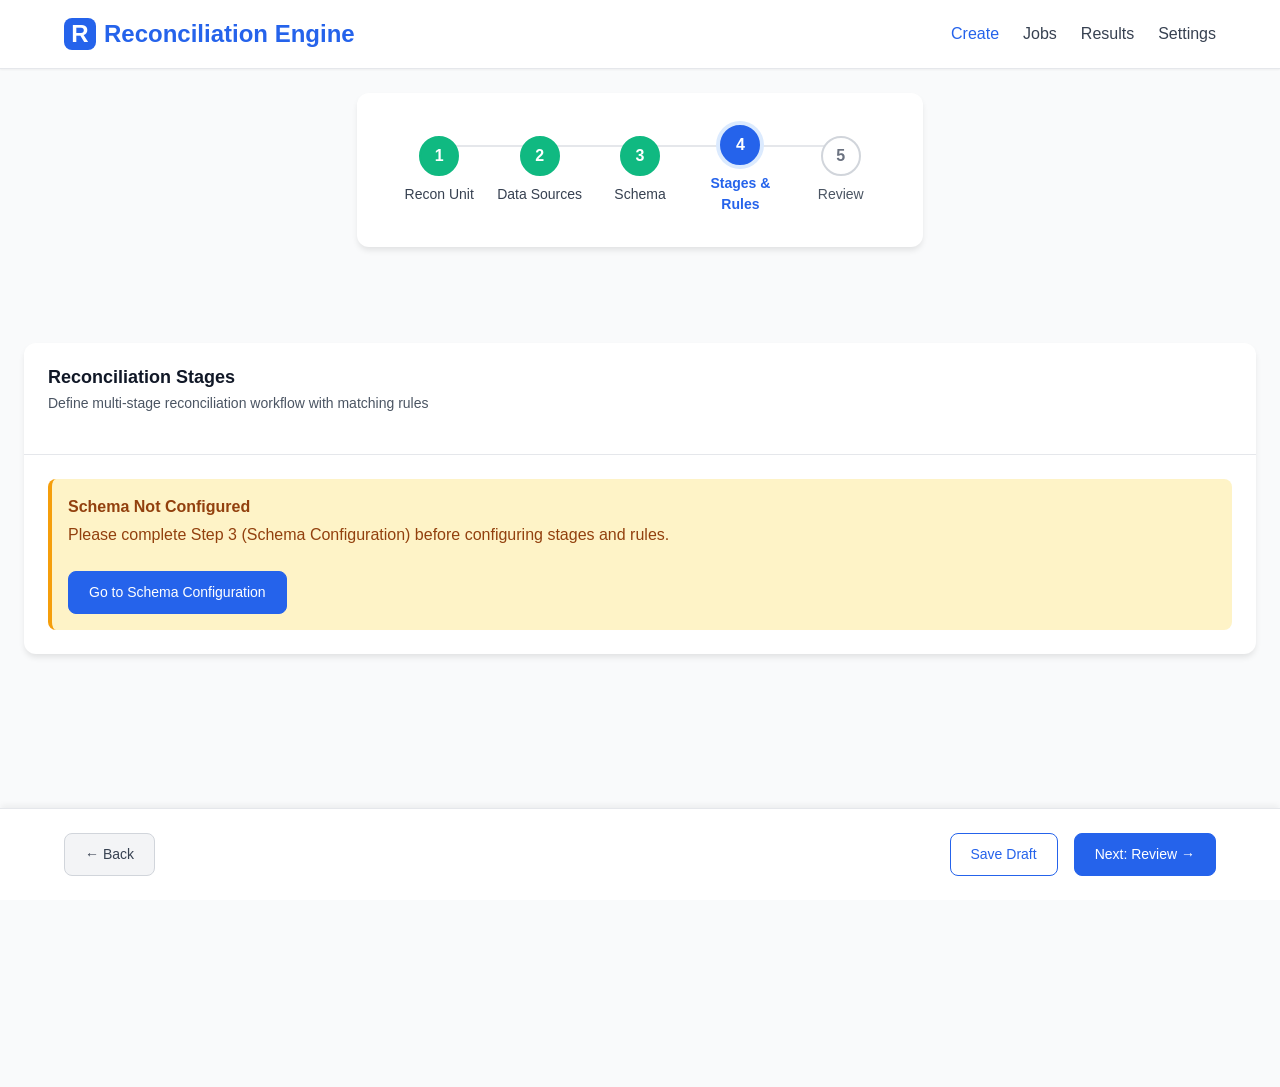
==== commit 1ef1c44b: "haqq mockups updated" ====
--- a/mockups/4-stages.html
+++ b/mockups/4-stages.html
@@ -61,58 +61,6 @@
   <!-- Main Content -->
   <main class="main-content">
     <div class="container-wide">
-      <!-- Job Configuration Card -->
-      <div class="card mb-4">
-        <div class="card-header">
-          <h2 class="card-title">Job Configuration</h2>
-          <p class="card-subtitle">Configure the reconciliation job settings</p>
-        </div>
-        <div class="card-body">
-          <div class="grid grid-2">
-            <div class="form-group">
-              <label class="form-label form-label-required">Job Name</label>
-              <input type="text" class="form-control" id="job-name" placeholder="daily_payment_reconciliation">
-              <span class="form-help">Unique identifier for this reconciliation job</span>
-            </div>
-            <div class="form-group">
-              <label class="form-label">Description</label>
-              <input type="text" class="form-control" id="job-description" placeholder="Daily reconciliation of payment transactions">
-            </div>
-          </div>
-
-          <!-- Schedule (Optional) -->
-          <div class="form-group mt-3">
-            <label class="checkbox">
-              <input type="checkbox" id="schedule-enabled">
-              <span>Enable Scheduled Execution</span>
-            </label>
-          </div>
-
-          <div id="schedule-config" style="display: none;" class="mt-3">
-            <div class="card" style="background: var(--gray-50); border: 1px solid var(--gray-200);">
-              <div class="card-body">
-                <div class="grid grid-2">
-                  <div class="form-group">
-                    <label class="form-label">Cron Expression</label>
-                    <input type="text" class="form-control" id="schedule-cron" placeholder="0 2 * * *">
-                    <span class="form-help">e.g., 0 2 * * * (daily at 2 AM)</span>
-                  </div>
-                  <div class="form-group">
-                    <label class="form-label">Auto-generate Date Range</label>
-                    <select class="form-control" id="schedule-range">
-                      <option value="previous_day">Previous Day</option>
-                      <option value="previous_hour">Previous Hour</option>
-                      <option value="previous_week">Previous Week</option>
-                      <option value="previous_month">Previous Month</option>
-                    </select>
-                  </div>
-                </div>
-              </div>
-            </div>
-          </div>
-        </div>
-      </div>
-
       <!-- Stages Card -->
       <div class="card">
         <div class="card-header">
@@ -167,7 +115,6 @@
       tabsId: 'stage-tabs',
       onStateChange: (state) => {
         Storage.update('stages', state.stages);
-        Storage.update('job', state.job);
       }
     });
 
@@ -193,87 +140,10 @@
     } else {
       // Initialize with config
       stagesManager.initialize(config);
-
-      // Load job config into form
-      const jobConfig = config.job || config.reconciliation || {};
-      document.getElementById('job-name').value = jobConfig.name || '';
-      document.getElementById('job-description').value = jobConfig.description || '';
-
-      if (jobConfig.schedule) {
-        document.getElementById('schedule-enabled').checked = true;
-        document.getElementById('schedule-config').style.display = 'block';
-        document.getElementById('schedule-cron').value = jobConfig.schedule.cron || '';
-        document.getElementById('schedule-range').value = jobConfig.schedule.autoRange || 'previous_day';
-      }
-
-      // Auto-generate job name if empty
-      if (!jobConfig.name && config.sourceA && config.sourceB) {
-        document.getElementById('job-name').value = `${config.sourceA.name}_${config.sourceB.name}_reconciliation`;
-      }
     }
-
-    // Schedule toggle
-    document.getElementById('schedule-enabled')?.addEventListener('change', function() {
-      document.getElementById('schedule-config').style.display = this.checked ? 'block' : 'none';
-    });
-
-    // Job config change handlers
-    document.getElementById('job-name')?.addEventListener('change', function() {
-      stagesManager.jobConfig.name = this.value;
-      stagesManager.saveState();
-    });
-
-    document.getElementById('job-description')?.addEventListener('change', function() {
-      stagesManager.jobConfig.description = this.value;
-      stagesManager.saveState();
-    });
-
-    document.getElementById('schedule-cron')?.addEventListener('change', function() {
-      if (!stagesManager.jobConfig.schedule) {
-        stagesManager.jobConfig.schedule = {};
-      }
-      stagesManager.jobConfig.schedule.cron = this.value;
-      stagesManager.saveState();
-    });
-
-    document.getElementById('schedule-range')?.addEventListener('change', function() {
-      if (!stagesManager.jobConfig.schedule) {
-        stagesManager.jobConfig.schedule = {};
-      }
-      stagesManager.jobConfig.schedule.autoRange = this.value;
-      stagesManager.saveState();
-    });
-
-    document.getElementById('schedule-enabled')?.addEventListener('change', function() {
-      if (!this.checked) {
-        stagesManager.jobConfig.schedule = null;
-      } else {
-        stagesManager.jobConfig.schedule = {
-          cron: document.getElementById('schedule-cron').value || '',
-          autoRange: document.getElementById('schedule-range').value || 'previous_day'
-        };
-      }
-      stagesManager.saveState();
-    });
 
     // Validation
     App.validateCurrentStep = function() {
-      const jobName = document.getElementById('job-name')?.value;
-
-      if (!jobName || jobName.trim() === '') {
-        App.showNotification('Please provide a job name', 'error');
-        return false;
-      }
-
-      // Validate schedule if enabled
-      if (document.getElementById('schedule-enabled')?.checked) {
-        const cron = document.getElementById('schedule-cron')?.value;
-        if (!cron || cron.trim() === '') {
-          App.showNotification('Please provide a cron expression for the schedule', 'error');
-          return false;
-        }
-      }
-
       // Validate stages
       const errors = stagesManager.validate();
       if (errors.length > 0) {
@@ -284,14 +154,6 @@
       // Save final state
       const finalConfig = stagesManager.getConfiguration();
       Storage.update('stages', finalConfig.stages);
-      Storage.update('job', finalConfig.job);
-
-      // Also save in old format for backward compatibility
-      Storage.update('reconciliation', {
-        name: finalConfig.job.name,
-        description: finalConfig.job.description,
-        schedule: finalConfig.job.schedule
-      });
 
       App.showNotification('Stages and rules saved successfully!', 'success');
       return true;
--- a/mockups/css/blocks.css
+++ b/mockups/css/blocks.css
@@ -1101,3 +1101,99 @@
   border-color: var(--error);
   color: var(--error);
 }
+
+/* Deduplication Order Section */
+.deduplication-order-section {
+  border-top: 1px solid var(--gray-200);
+  padding-top: var(--spacing-md);
+}
+
+.dedup-config-container {
+  margin-top: var(--spacing-md);
+}
+
+.dedup-columns-grid {
+  display: grid;
+  grid-template-columns: 1fr 1fr;
+  gap: var(--spacing-lg);
+}
+
+.dedup-column {
+  background: var(--gray-50);
+  padding: var(--spacing-md);
+  border-radius: var(--radius-md);
+  border: 1px solid var(--gray-200);
+}
+
+.dedup-column .form-label {
+  font-weight: 600;
+  font-size: 0.875rem;
+  color: var(--gray-700);
+  margin-bottom: var(--spacing-sm);
+  display: block;
+}
+
+.dedup-order-list {
+  display: flex;
+  flex-direction: column;
+  gap: var(--spacing-sm);
+  min-height: 40px;
+}
+
+.dedup-order-row {
+  display: flex;
+  align-items: center;
+  gap: var(--spacing-sm);
+  background: white;
+  padding: var(--spacing-sm);
+  border-radius: var(--radius-sm);
+  border: 1px solid var(--gray-200);
+}
+
+.dedup-order-number {
+  font-weight: 600;
+  color: var(--gray-500);
+  font-size: 0.875rem;
+  min-width: 24px;
+}
+
+.dedup-order-row .form-control {
+  flex: 1;
+  min-width: 0;
+}
+
+.dedup-direction-select {
+  max-width: 90px;
+  flex: 0 0 auto !important;
+}
+
+.dedup-remove-btn {
+  background: none;
+  border: none;
+  color: var(--gray-400);
+  cursor: pointer;
+  padding: var(--spacing-xs);
+  font-size: 1.1rem;
+  line-height: 1;
+  border-radius: var(--radius-sm);
+  transition: all 0.15s ease;
+}
+
+.dedup-remove-btn:hover {
+  background: #fee2e2;
+  color: var(--error);
+}
+
+.dedup-empty-state {
+  background: white;
+  border: 1px dashed var(--gray-300);
+  border-radius: var(--radius-sm);
+  text-align: center;
+}
+
+/* Responsive adjustments for dedup section */
+@media (max-width: 768px) {
+  .dedup-columns-grid {
+    grid-template-columns: 1fr;
+  }
+}
